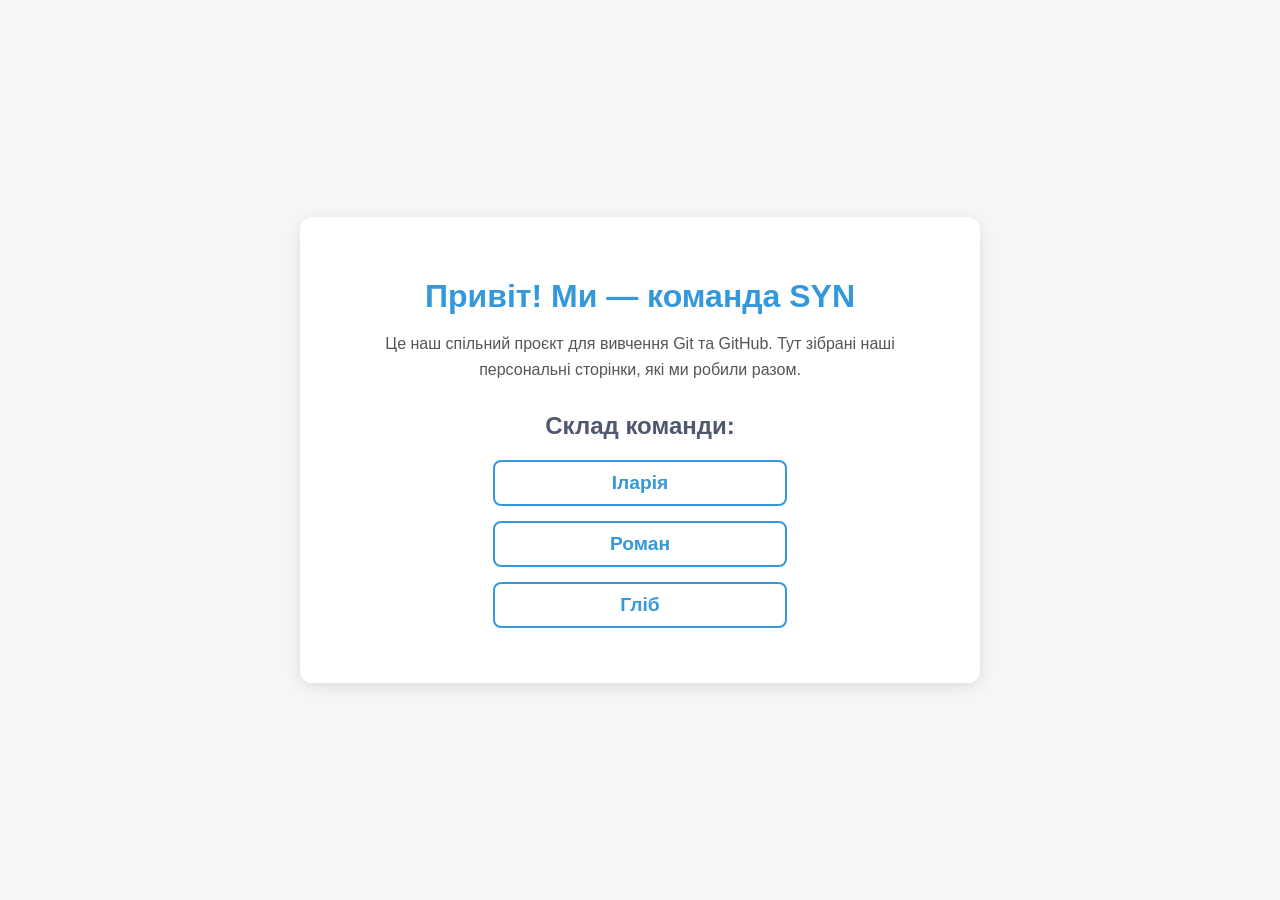
==== index.html @ f1daf3d2 "create main page" ====
<!DOCTYPE html>
<html lang="uk">

<head>
    <meta charset="UTF-8">
    <meta name="viewport" content="width=device-width, initial-scale=1.0">
    <title>SYN</title>
    <!-- Підключаємо наш файл стилів -->
    <link rel="stylesheet" href="style.css">
</head>

<body>
    <div class="container">
        <header>
            <h1>Привіт! Ми — команда SYN</h1>
            <p>Це наш спільний проєкт для вивчення Git та GitHub. Тут зібрані наші персональні сторінки, які ми робили
                разом.</p>
        </header>

        <main>
            <h2>Склад команди:</h2>
            <ul class="team-list">
                <li><a href="members/member1.html">Іларія</a></li>
                <li><a href="members/member2.html">Роман</a></li>
                <li><a href="members/member3.html">Гліб</a></li>
            </ul>
        </main>
    </div>
</body>

</html>
---- style.css ----
body {
    font-family: 'Segoe UI', Tahoma, Geneva, Verdana, sans-serif;
    background-color: #f4f7f6;
    color: #4f5870;
    margin: 0;
    padding: 0;
    display: flex;
    justify-content: center;
    align-items: center;
    min-height: 100vh;
}

.container {
    background-color: white;
    padding: 40px;
    border-radius: 12px;
    box-shadow: 0 4px 15px rgba(0, 0, 0, 0.1);
    max-width: 600px;
    text-align: center;
}

h1 {
    color: #3498db;
    margin-bottom: 10px;
}

p {
    line-height: 1.6;
    color: #555;
    margin-bottom: 30px;
}

.team-list {
    list-style-type: none;
    padding: 0;
    margin: 0;
}

.team-list li {
    margin: 15px 0;
}

.team-list a {
    text-decoration: none;
    color: #3498db;
    font-size: 1.2rem;
    font-weight: bold;
    padding: 10px 20px;
    border: 2px solid #3498db;
    border-radius: 8px;
    display: inline-block;
    transition: all 0.3s ease;
    width: 250px;
}

.team-list a:hover {
    background-color: #3498db;
    color: white;
}
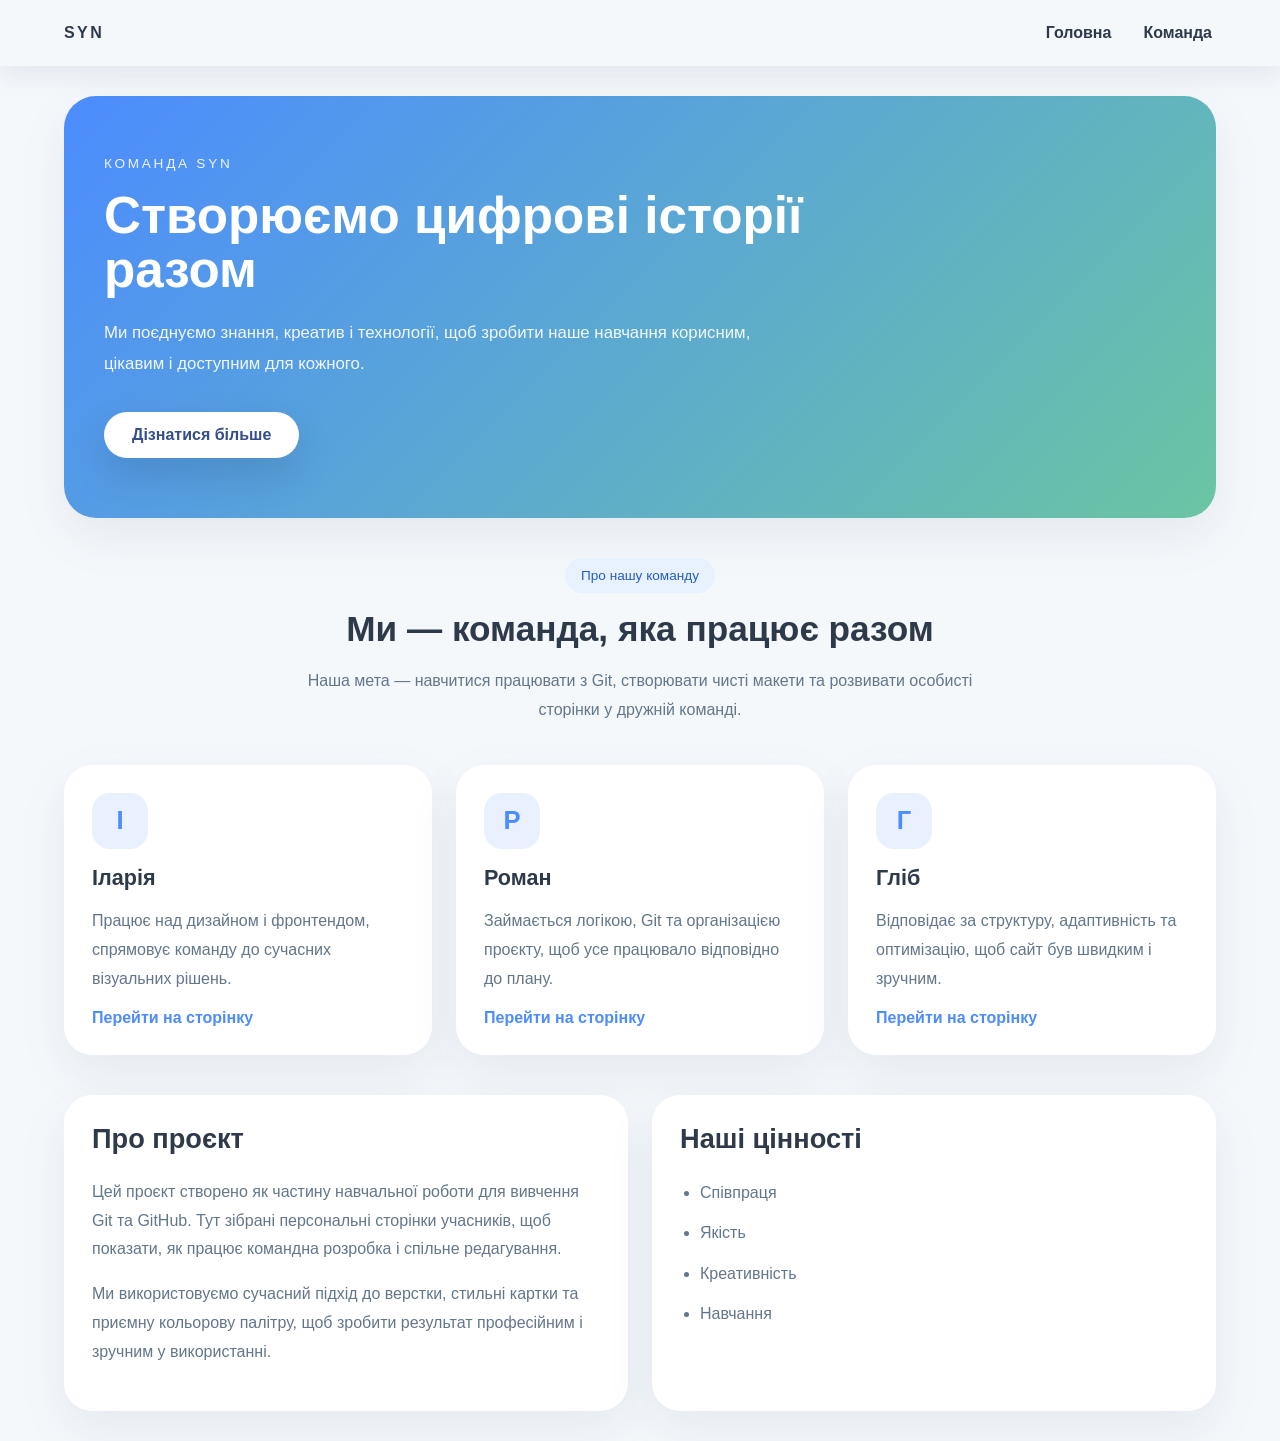
==== commit 45ac0c78: "update ui/ux design with copilot" ====
--- a/index.html
+++ b/index.html
@@ -5,25 +5,91 @@
     <meta charset="UTF-8">
     <meta name="viewport" content="width=device-width, initial-scale=1.0">
     <title>SYN</title>
-    <!-- Підключаємо наш файл стилів -->
     <link rel="stylesheet" href="style.css">
 </head>
 
 <body>
-    <div class="container">
-        <header>
-            <h1>Привіт! Ми — команда SYN</h1>
-            <p>Це наш спільний проєкт для вивчення Git та GitHub. Тут зібрані наші персональні сторінки, які ми робили
-                разом.</p>
+    <header class="site-header">
+        <div class="navbar">
+            <a class="logo" href="index.html">SYN</a>
+            <nav class="nav-links">
+                <a href="index.html">Головна</a>
+                <a href="#team">Команда</a>
+            </nav>
+        </div>
+    </header>
+
+    <div class="page-wrapper">
+        <header class="hero">
+            <div class="hero-content">
+                <p class="eyebrow">Команда SYN</p>
+                <h1>Створюємо цифрові історії разом</h1>
+                <p class="hero-text">
+                    Ми поєднуємо знання, креатив і технології, щоб зробити наше навчання корисним, цікавим і
+                    доступним для кожного.
+                </p>
+                <a class="hero-button" href="#team">Дізнатися більше</a>
+            </div>
         </header>
 
-        <main>
-            <h2>Склад команди:</h2>
-            <ul class="team-list">
-                <li><a href="members/member1.html">Іларія</a></li>
-                <li><a href="members/member2.html">Роман</a></li>
-                <li><a href="members/member3.html">Гліб</a></li>
-            </ul>
+        <main class="main-content">
+            <section id="team" class="about-team">
+                <div class="section-header">
+                    <span class="section-label">Про нашу команду</span>
+                    <h2>Ми — команда, яка працює разом</h2>
+                    <p>
+                        Наша мета — навчитися працювати з Git, створювати чисті макети та розвивати особисті сторінки
+                        у дружній команді.
+                    </p>
+                </div>
+
+                <div class="team-cards">
+                    <article class="team-card">
+                        <div class="card-icon">І</div>
+                        <h3>Іларія</h3>
+                        <p>Працює над дизайном і фронтендом, спрямовує команду до сучасних візуальних рішень.</p>
+                        <a href="members/ilariia.html">Перейти на сторінку</a>
+                    </article>
+
+                    <article class="team-card">
+                        <div class="card-icon">Р</div>
+                        <h3>Роман</h3>
+                        <p>Займається логікою, Git та організацією проєкту, щоб усе працювало відповідно до плану.</p>
+                        <a href="members/roman.html">Перейти на сторінку</a>
+                    </article>
+
+                    <article class="team-card">
+                        <div class="card-icon">Г</div>
+                        <h3>Гліб</h3>
+                        <p>Відповідає за структуру, адаптивність та оптимізацію, щоб сайт був швидким і зручним.</p>
+                        <a href="members/glib.html">Перейти на сторінку</a>
+                    </article>
+                </div>
+            </section>
+
+            <section class="info-section">
+                <div class="info-card">
+                    <h2>Про проєкт</h2>
+                    <p>
+                        Цей проєкт створено як частину навчальної роботи для вивчення Git та GitHub. Тут зібрані
+                        персональні сторінки учасників, щоб показати, як працює командна розробка і спільне
+                        редагування.
+                    </p>
+                    <p>
+                        Ми використовуємо сучасний підхід до верстки, стильні картки та приємну кольорову палітру,
+                        щоб зробити результат професійним і зручним у використанні.
+                    </p>
+                </div>
+                <div class="info-card">
+                    <h2>Наші цінності</h2>
+                    <ul>
+                        <li>Співпраця</li>
+                        <li>Якість</li>
+                        <li>Креативність</li>
+                        <li>Навчання</li>
+                    </ul>
+                </div>
+            </section>
         </main>
     </div>
 </body>
--- a/style.css
+++ b/style.css
@@ -1,59 +1,264 @@
+:root {
+    --bg: #f5f8fb;
+    --surface: #ffffff;
+    --text: #2e3a4a;
+    --muted: #64768a;
+    --primary: #4c8cff;
+    --primary-soft: #e9f1ff;
+    --accent: #6bc5a3;
+    --shadow: 0 18px 50px rgba(44, 70, 114, 0.08);
+}
+
+* {
+    box-sizing: border-box;
+}
+
 body {
+    margin: 0;
     font-family: 'Segoe UI', Tahoma, Geneva, Verdana, sans-serif;
-    background-color: #f4f7f6;
-    color: #4f5870;
-    margin: 0;
-    padding: 0;
+    background-color: var(--bg);
+    color: var(--text);
+}
+
+.page-wrapper {
+    max-width: 1200px;
+    margin: 0 auto;
+    padding: 30px 24px;
+}
+
+.hero {
+    background: linear-gradient(135deg, #4c8cff 0%, #6bc5a3 100%);
+    border-radius: 32px;
+    padding: 60px 40px;
+    color: white;
+    box-shadow: var(--shadow);
+    margin-bottom: 40px;
+}
+
+.hero-content {
+    max-width: 720px;
+}
+
+.eyebrow {
+    text-transform: uppercase;
+    letter-spacing: 0.2em;
+    margin: 0 0 18px;
+    font-size: 0.85rem;
+    opacity: 0.9;
+}
+
+.hero h1 {
+    font-size: clamp(2.4rem, 4vw, 4.2rem);
+    margin: 0 0 20px;
+    line-height: 1.05;
+}
+
+.hero-text {
+    font-size: 1.05rem;
+    line-height: 1.9;
+    max-width: 650px;
+    margin-bottom: 32px;
+    color: rgba(255, 255, 255, 0.92);
+}
+
+.hero-button {
+    display: inline-flex;
+    align-items: center;
+    justify-content: center;
+    padding: 14px 28px;
+    background-color: white;
+    color: #344d8b;
+    font-weight: 700;
+    border-radius: 999px;
+    text-decoration: none;
+    transition: transform 0.25s ease, box-shadow 0.25s ease;
+    box-shadow: 0 16px 40px rgba(0, 0, 0, 0.12);
+}
+
+.hero-button:hover {
+    transform: translateY(-2px);
+    box-shadow: 0 22px 48px rgba(0, 0, 0, 0.16);
+}
+
+.main-content {
+    display: grid;
+    gap: 40px;
+}
+
+.section-header {
+    text-align: center;
+    max-width: 780px;
+    margin: 0 auto 40px;
+}
+
+.section-label {
+    display: inline-block;
+    background-color: #e8f2ff;
+    color: #245fbd;
+    padding: 10px 16px;
+    border-radius: 999px;
+    font-size: 0.85rem;
+    margin-bottom: 16px;
+}
+
+.about-team h2 {
+    font-size: 2.2rem;
+    margin: 0 0 18px;
+}
+
+.about-team p {
+    color: var(--muted);
+    line-height: 1.8;
+    margin: 0 auto;
+    max-width: 680px;
+}
+
+.team-cards {
+    display: grid;
+    grid-template-columns: repeat(auto-fit, minmax(240px, 1fr));
+    gap: 24px;
+}
+
+.team-card {
+    background-color: var(--surface);
+    border-radius: 28px;
+    padding: 28px;
+    box-shadow: var(--shadow);
     display: flex;
-    justify-content: center;
+    flex-direction: column;
+    gap: 16px;
+    transition: transform 0.3s ease, box-shadow 0.3s ease;
+}
+
+.team-card:hover {
+    transform: translateY(-6px);
+    box-shadow: 0 24px 60px rgba(44, 70, 114, 0.14);
+}
+
+.card-icon {
+    width: 56px;
+    height: 56px;
+    border-radius: 18px;
+    background-color: var(--primary-soft);
+    color: var(--primary);
+    display: grid;
+    place-items: center;
+    font-size: 1.6rem;
+    font-weight: 700;
+}
+
+.team-card h3 {
+    margin: 0;
+    font-size: 1.35rem;
+}
+
+.team-card p {
+    margin: 0;
+    color: var(--muted);
+    line-height: 1.8;
+    flex-grow: 1;
+}
+
+.team-card a {
+    display: inline-block;
+    text-decoration: none;
+    color: var(--primary);
+    font-weight: 700;
+}
+
+.info-section {
+    display: grid;
+    gap: 24px;
+    grid-template-columns: repeat(auto-fit, minmax(280px, 1fr));
+}
+
+.info-card {
+    background-color: var(--surface);
+    border-radius: 28px;
+    padding: 28px;
+    box-shadow: var(--shadow);
+}
+
+.info-card h2 {
+    margin-top: 0;
+    font-size: 1.7rem;
+}
+
+.info-card p {
+    color: var(--muted);
+    line-height: 1.8;
+}
+
+.info-card ul {
+    padding-left: 20px;
+    margin: 0;
+    color: var(--muted);
+    line-height: 1.9;
+}
+
+.info-card li {
+    margin-bottom: 10px;
+}
+
+.site-header {
+    position: sticky;
+    top: 0;
+    z-index: 20;
+    background: rgba(245, 248, 251, 0.96);
+    backdrop-filter: blur(14px);
+    box-shadow: 0 12px 24px rgba(44, 70, 114, 0.08);
+}
+
+.navbar {
+    max-width: 1200px;
+    margin: 0 auto;
+    padding: 16px 24px;
+    display: flex;
     align-items: center;
-    min-height: 100vh;
-}
-
-.container {
-    background-color: white;
-    padding: 40px;
-    border-radius: 12px;
-    box-shadow: 0 4px 15px rgba(0, 0, 0, 0.1);
-    max-width: 600px;
-    text-align: center;
-}
-
-h1 {
-    color: #3498db;
-    margin-bottom: 10px;
-}
-
-p {
-    line-height: 1.6;
-    color: #555;
-    margin-bottom: 30px;
-}
-
-.team-list {
-    list-style-type: none;
-    padding: 0;
-    margin: 0;
-}
-
-.team-list li {
-    margin: 15px 0;
-}
-
-.team-list a {
-    text-decoration: none;
-    color: #3498db;
-    font-size: 1.2rem;
-    font-weight: bold;
-    padding: 10px 20px;
-    border: 2px solid #3498db;
-    border-radius: 8px;
-    display: inline-block;
-    transition: all 0.3s ease;
-    width: 250px;
-}
-
-.team-list a:hover {
-    background-color: #3498db;
-    color: white;
+    justify-content: space-between;
+    gap: 24px;
+}
+
+.logo {
+    color: var(--text);
+    font-size: 1rem;
+    font-weight: 800;
+    text-transform: uppercase;
+    letter-spacing: 0.15em;
+    text-decoration: none;
+}
+
+.nav-links {
+    display: flex;
+    align-items: center;
+    gap: 24px;
+}
+
+.nav-links a {
+    color: var(--text);
+    text-decoration: none;
+    font-weight: 600;
+    padding: 8px 4px;
+    transition: color 0.2s ease, transform 0.2s ease;
+    position: relative;
+}
+
+.nav-links a::after {
+    content: "";
+    position: absolute;
+    left: 0;
+    bottom: 0;
+    width: 0;
+    height: 2px;
+    background: var(--primary);
+    transition: width 0.2s ease;
+}
+
+.nav-links a:hover {
+    color: var(--primary);
+    transform: translateY(-1px);
+}
+
+.nav-links a:hover::after {
+    width: 100%;
 }
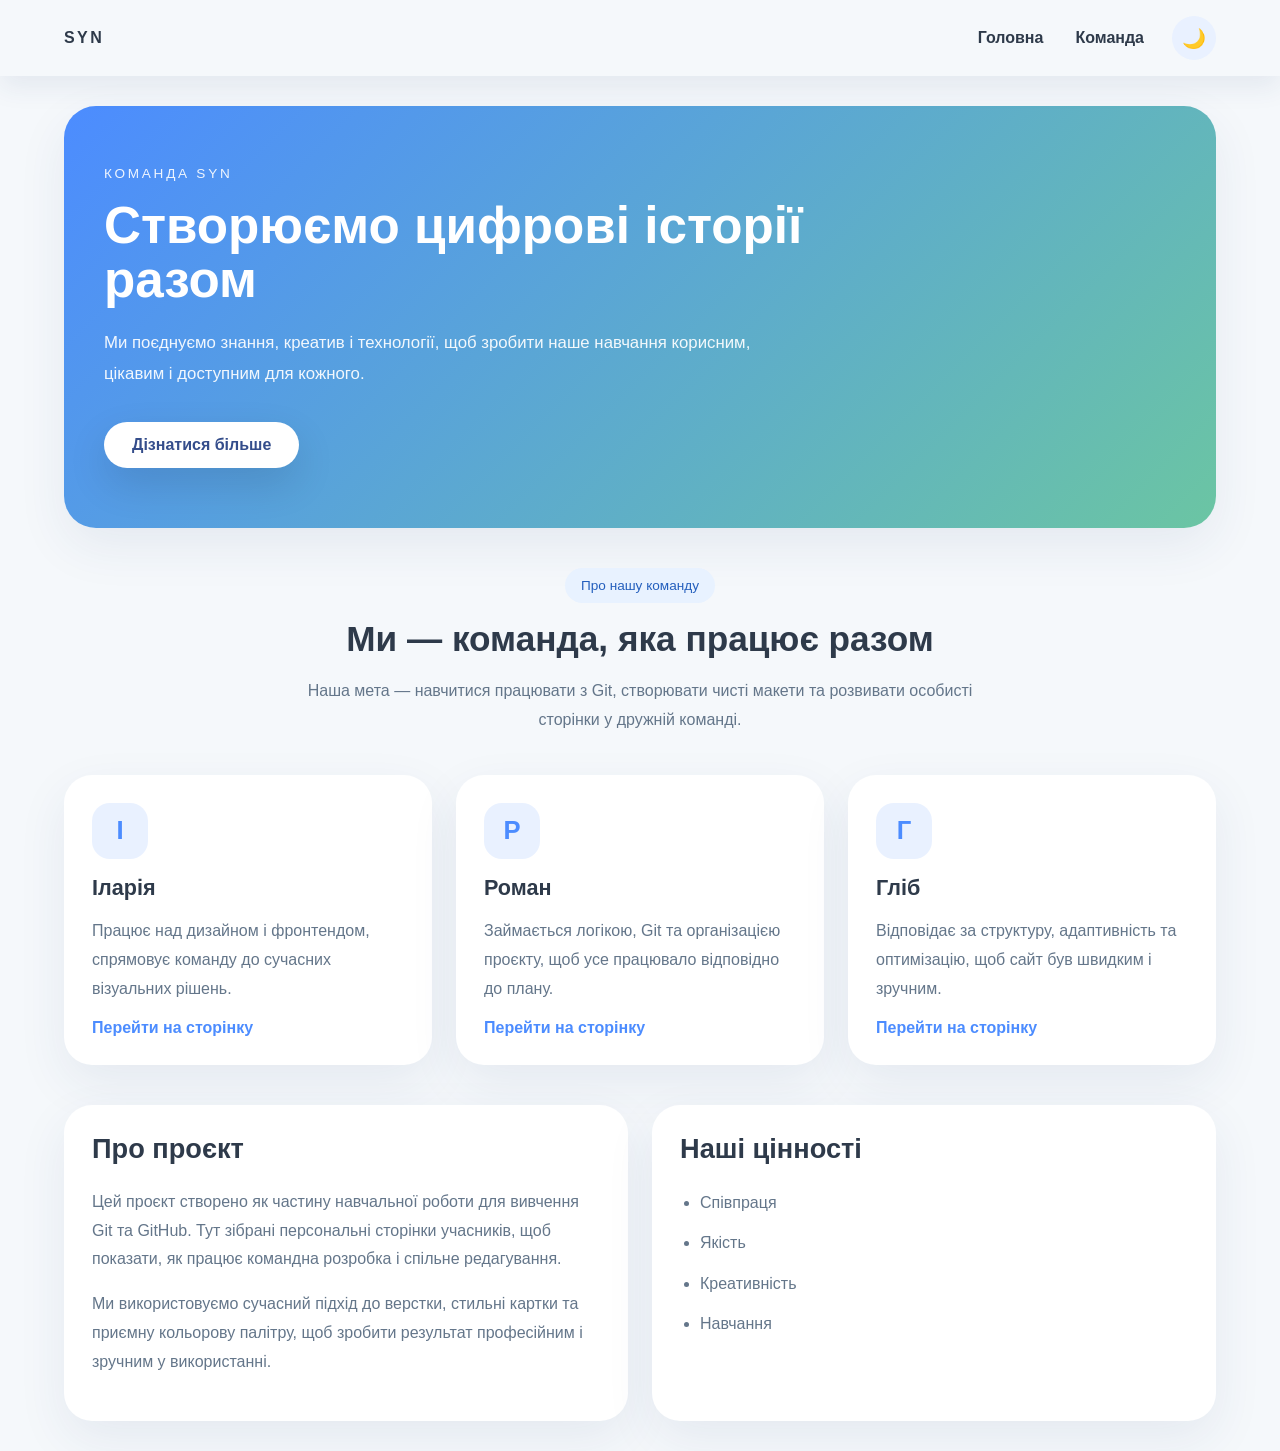
==== commit 0fb1d67a: "add-dark-theme" ====
--- a/index.html
+++ b/index.html
@@ -15,6 +15,7 @@
             <nav class="nav-links">
                 <a href="index.html">Головна</a>
                 <a href="#team">Команда</a>
+                <button class="theme-toggle" onclick="toggleTheme()" aria-label="Перемикнути тему">🌙</button>
             </nav>
         </div>
     </header>
@@ -92,6 +93,8 @@
             </section>
         </main>
     </div>
+    
+    <script src="theme-switcher.js"></script>
 </body>
 
 </html>
--- a/style.css
+++ b/style.css
@@ -9,6 +9,17 @@
     --shadow: 0 18px 50px rgba(44, 70, 114, 0.08);
 }
 
+:root[data-theme="dark"] {
+    --bg: #0f1419;
+    --surface: #1e242f;
+    --text: #e9f1ff;
+    --muted: #a0aab5;
+    --primary: #5ba3ff;
+    --primary-soft: #1a2850;
+    --accent: #5fdab8;
+    --shadow: 0 18px 50px rgba(0, 0, 0, 0.3);
+}
+
 * {
     box-sizing: border-box;
 }
@@ -18,6 +29,7 @@
     font-family: 'Segoe UI', Tahoma, Geneva, Verdana, sans-serif;
     background-color: var(--bg);
     color: var(--text);
+    transition: background-color 0.3s ease, color 0.3s ease;
 }
 
 .page-wrapper {
@@ -33,6 +45,7 @@
     color: white;
     box-shadow: var(--shadow);
     margin-bottom: 40px;
+    transition: background 0.3s ease, box-shadow 0.3s ease;
 }
 
 .hero-content {
@@ -99,6 +112,12 @@
     border-radius: 999px;
     font-size: 0.85rem;
     margin-bottom: 16px;
+    transition: background-color 0.3s ease, color 0.3s ease;
+}
+
+:root[data-theme="dark"] .section-label {
+    background-color: #1a2850;
+    color: #7b9fff;
 }
 
 .about-team h2 {
@@ -261,4 +280,59 @@
 
 .nav-links a:hover::after {
     width: 100%;
+}
+
+.theme-toggle {
+    display: flex;
+    align-items: center;
+    justify-content: center;
+    width: 44px;
+    height: 44px;
+    border: none;
+    background: var(--primary-soft);
+    border-radius: 50%;
+    cursor: pointer;
+    font-size: 1.2rem;
+    transition: background-color 0.3s ease, transform 0.2s ease;
+    color: var(--primary);
+}
+
+.theme-toggle:hover {
+    transform: scale(1.1);
+    background-color: rgba(76, 140, 255, 0.2);
+}
+
+.theme-toggle:active {
+    transform: scale(0.95);
+}
+
+/* Dark theme specific styles */
+:root[data-theme="dark"] .hero-button {
+    background-color: var(--primary-soft);
+    color: var(--primary);
+}
+
+:root[data-theme="dark"] .hero {
+    background: linear-gradient(135deg, #5ba3ff 0%, #5fdab8 100%);
+    box-shadow: 0 18px 50px rgba(0, 0, 0, 0.3);
+}
+
+:root[data-theme="dark"] .site-header {
+    background: rgba(15, 20, 25, 0.96);
+}
+
+:root[data-theme="dark"] .team-card {
+    box-shadow: 0 18px 50px rgba(0, 0, 0, 0.3);
+}
+
+:root[data-theme="dark"] .team-card:hover {
+    box-shadow: 0 24px 60px rgba(0, 0, 0, 0.4);
+}
+
+:root[data-theme="dark"] .info-card {
+    box-shadow: 0 18px 50px rgba(0, 0, 0, 0.3);
+}
+
+:root[data-theme="dark"] .container {
+    box-shadow: 0 18px 50px rgba(0, 0, 0, 0.3);
 }
